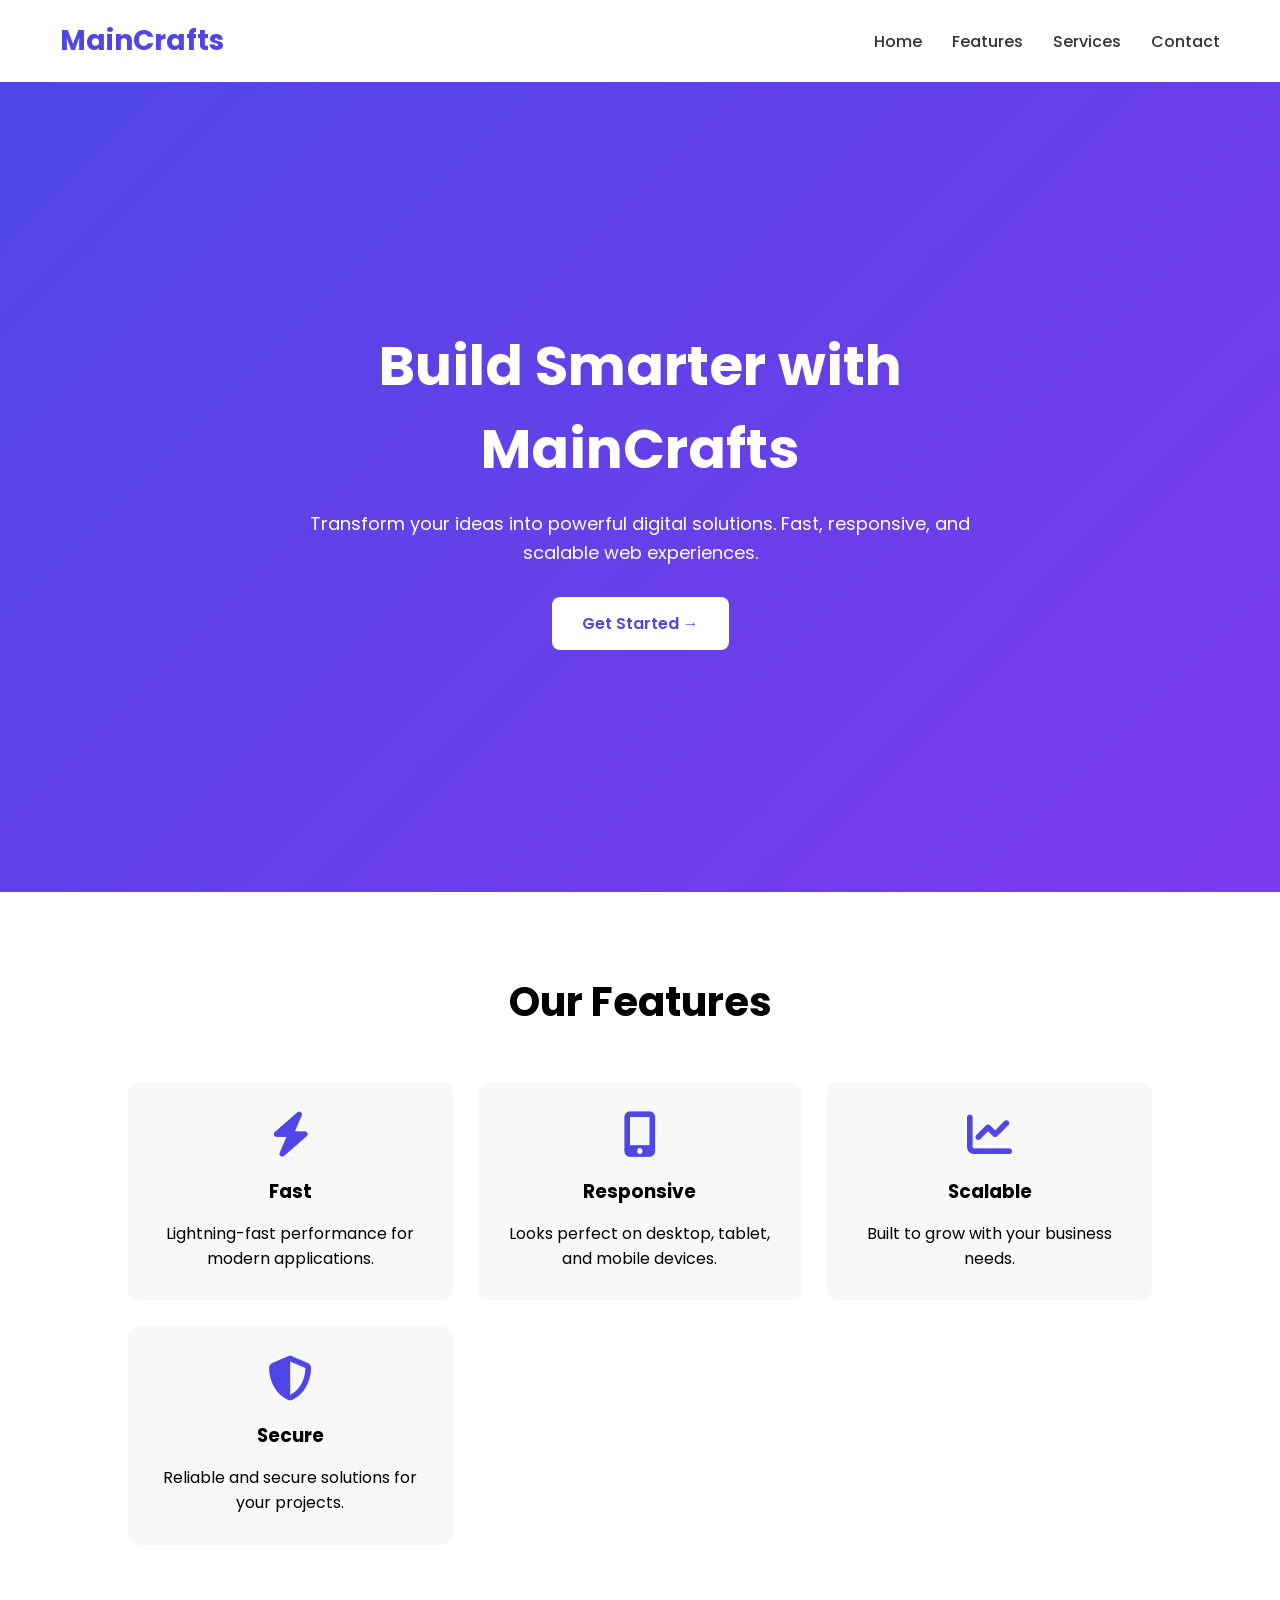
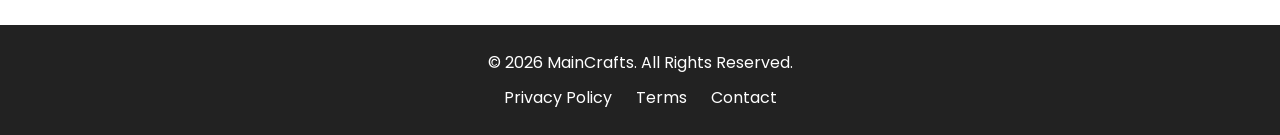
==== index.html @ b4f0627d "Completed MainCrafts Landing Page" ====
<!DOCTYPE html>
<html lang="en">

<head>
    <meta charset="UTF-8">
    <meta name="viewport" content="width=device-width, initial-scale=1.0">
    <title>MainCrafts Landing Page</title>

    <!-- Google Fonts -->
    <link href="https://fonts.googleapis.com/css2?family=Poppins:wght@300;400;600;700&display=swap" rel="stylesheet">

    <!-- Font Awesome -->
    <link rel="stylesheet" href="https://cdnjs.cloudflare.com/ajax/libs/font-awesome/6.5.1/css/all.min.css">

    <!-- CSS File -->
    <link rel="stylesheet" href="style.css">
</head>

<body>

    <!-- Header -->
    <header>
        <nav class="navbar">
            <div class="logo">MainCrafts</div>

            <ul class="nav-links">
                <li><a href="#home">Home</a></li>
                <li><a href="#features">Features</a></li>

                <li class="dropdown">
                    <a href="#">Services</a>

                    <ul class="dropdown-menu">
                        <li><a href="#">Web Development</a></li>
                        <li><a href="#">App Development</a></li>
                        <li><a href="#">UI/UX Design</a></li>
                    </ul>
                </li>

                <li><a href="#contact">Contact</a></li>
            </ul>
        </nav>
    </header>

    <!-- Hero Section -->
    <section id="home" class="hero">
        <div class="hero-content">
            <h1>Build Smarter with MainCrafts</h1>

            <p>
                Transform your ideas into powerful digital solutions.
                Fast, responsive, and scalable web experiences.
            </p>

            <a href="#features" class="btn">Get Started →</a>
        </div>
    </section>

    <!-- Features Section -->
    <section id="features" class="features">
        <h2>Our Features</h2>

        <div class="feature-container">

            <div class="feature-card">
                <i class="fas fa-bolt"></i>
                <h3>Fast</h3>
                <p>Lightning-fast performance for modern applications.</p>
            </div>

            <div class="feature-card">
                <i class="fas fa-mobile-alt"></i>
                <h3>Responsive</h3>
                <p>Looks perfect on desktop, tablet, and mobile devices.</p>
            </div>

            <div class="feature-card">
                <i class="fas fa-chart-line"></i>
                <h3>Scalable</h3>
                <p>Built to grow with your business needs.</p>
            </div>

            <div class="feature-card">
                <i class="fas fa-shield-alt"></i>
                <h3>Secure</h3>
                <p>Reliable and secure solutions for your projects.</p>
            </div>

        </div>
    </section>

    <!-- Footer -->
    <footer id="contact">
        <p>© 2026 MainCrafts. All Rights Reserved.</p>

        <div class="footer-links">
            <a href="#">Privacy Policy</a>
            <a href="#">Terms</a>
            <a href="#">Contact</a>
        </div>
    </footer>

</body>

</html>
---- style.css ----
* {
    margin: 0;
    padding: 0;
    box-sizing: border-box;
    font-family: 'Poppins', sans-serif;
}

body {
    background: #f5f5f5;
}

section {
    scroll-margin-top: 80px;
}

/* Header */

.navbar {
    background: white;
    display: flex;
    justify-content: space-between;
    align-items: center;
    padding: 20px 60px;
    box-shadow: 0 2px 10px rgba(0, 0, 0, 0.1);
}

.logo {
    font-size: 28px;
    font-weight: 700;
    color: #4f46e5;
}

.nav-links {
    list-style: none;
    display: flex;
    gap: 30px;
}

.nav-links li {
    position: relative;
}

.nav-links a {
    text-decoration: none;
    color: #333;
    font-weight: 500;
}

.nav-links a:hover {
    color: #4f46e5;
}

/* Dropdown */

.dropdown {
    position: relative;
}

.dropdown-menu {
    display: none;
    position: absolute;
    top: 100%;
    left: 0;
    background: white;
    min-width: 180px;
    list-style: none;
    box-shadow: 0 5px 15px rgba(0, 0, 0, 0.1);
    border-radius: 8px;
    overflow: hidden;
}

.dropdown-menu li {
    padding: 12px;
}

.dropdown-menu li:hover {
    background: #f5f5f5;
}

.dropdown:hover .dropdown-menu,
.dropdown-menu:hover {
    display: block;
}

/* Hero Section */

.hero {
    height: 90vh;
    background: linear-gradient(135deg, #4f46e5, #7c3aed);
    display: flex;
    justify-content: center;
    align-items: center;
    text-align: center;
    color: white;
    padding: 20px;
}

.hero-content {
    max-width: 700px;
}

.hero h1 {
    font-size: 55px;
    margin-bottom: 20px;
}

.hero p {
    font-size: 18px;
    margin-bottom: 30px;
    line-height: 1.6;
}

.btn {
    display: inline-block;
    background: white;
    color: #4f46e5;
    padding: 14px 30px;
    border-radius: 8px;
    text-decoration: none;
    font-weight: 600;
    transition: 0.3s;
}

.btn:hover {
    transform: translateY(-3px);
    box-shadow: 0 5px 15px rgba(0, 0, 0, 0.2);
}

/* Features Section */

.features {
    padding: 80px 10%;
    text-align: center;
    background: #ffffff;
}

.features h2 {
    font-size: 40px;
    margin-bottom: 50px;
}

.feature-container {
    display: grid;
    grid-template-columns: repeat(auto-fit, minmax(250px, 1fr));
    gap: 25px;
}

.feature-card {
    background: #f8f8f8;
    padding: 30px;
    border-radius: 12px;
    transition: 0.3s;
}

.feature-card:hover {
    transform: translateY(-8px);
}

.feature-card i {
    font-size: 45px;
    color: #4f46e5;
    margin-bottom: 20px;
}

.feature-card h3 {
    margin-bottom: 15px;
}

/* Footer */

footer {
    background: #222;
    color: white;
    text-align: center;
    padding: 25px;
}

.footer-links {
    margin-top: 10px;
}

.footer-links a {
    color: white;
    text-decoration: none;
    margin: 0 10px;
}

.footer-links a:hover {
    color: #7c3aed;
}

@media(max-width:768px) {
    .navbar {
        flex-direction: column;
        gap: 15px;
        padding: 20px;
    }

    .nav-links {
        flex-direction: column;
        align-items: center;
    }

    .hero h1 {
        font-size: 36px;
    }

    .hero p {
        font-size: 16px;
    }

}

html {
    scroll-behavior: smooth;
}
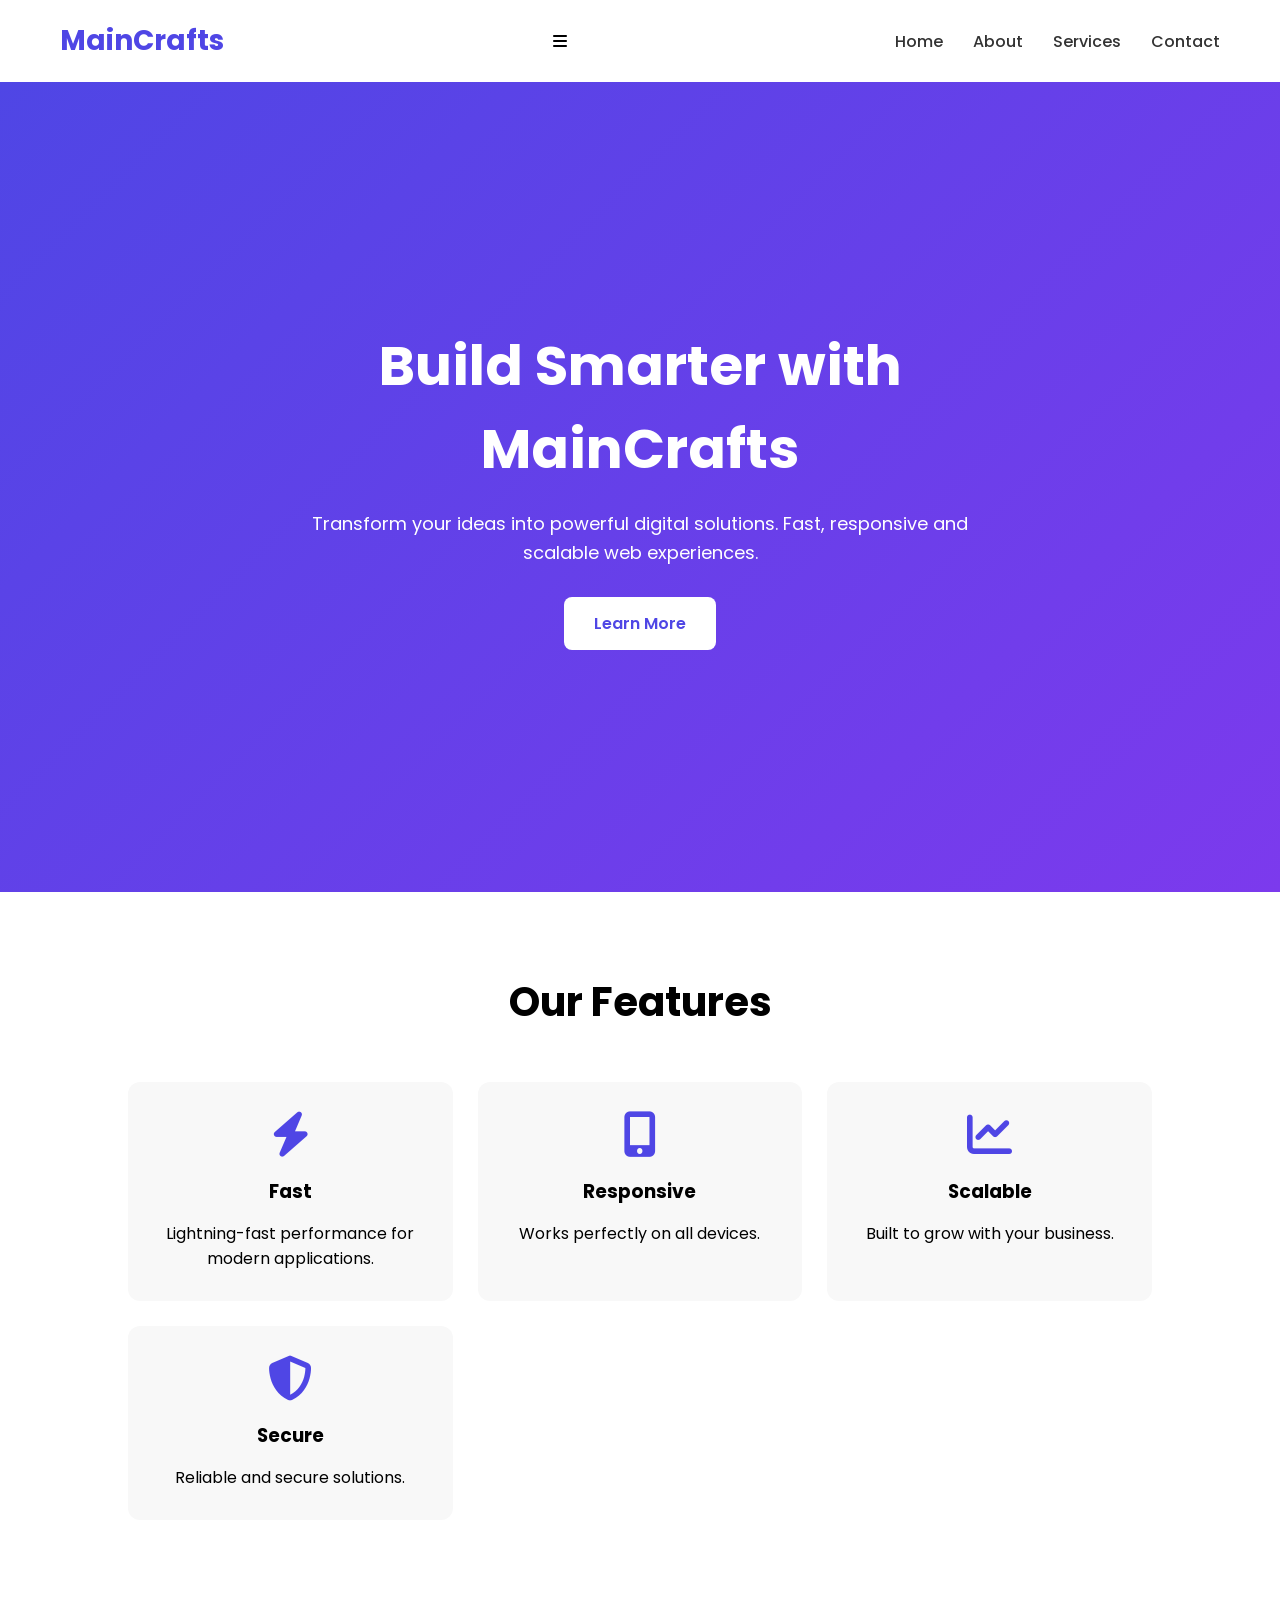
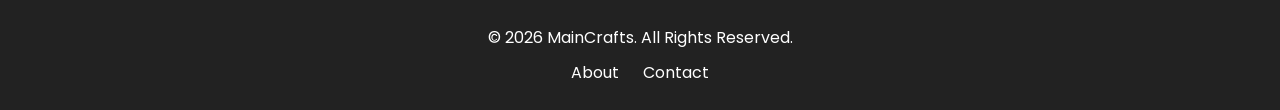
==== commit 19d7d942: "MainCrafts-task2 Updated Successfully" ====
--- a/index.html
+++ b/index.html
@@ -4,28 +4,28 @@
 <head>
     <meta charset="UTF-8">
     <meta name="viewport" content="width=device-width, initial-scale=1.0">
-    <title>MainCrafts Landing Page</title>
+    <title>MainCrafts - Home</title>
 
-    <!-- Google Fonts -->
     <link href="https://fonts.googleapis.com/css2?family=Poppins:wght@300;400;600;700&display=swap" rel="stylesheet">
 
-    <!-- Font Awesome -->
     <link rel="stylesheet" href="https://cdnjs.cloudflare.com/ajax/libs/font-awesome/6.5.1/css/all.min.css">
 
-    <!-- CSS File -->
     <link rel="stylesheet" href="style.css">
 </head>
 
 <body>
 
-    <!-- Header -->
     <header>
         <nav class="navbar">
+
             <div class="logo">MainCrafts</div>
+            <div class="menu-toggle">
+                <i class="fas fa-bars"></i>
+            </div>
+            <ul class="nav-links">
+                <li><a href="index.html" class="active">Home</a></li>
 
-            <ul class="nav-links">
-                <li><a href="#home">Home</a></li>
-                <li><a href="#features">Features</a></li>
+                <li><a href="about.html">About</a></li>
 
                 <li class="dropdown">
                     <a href="#">Services</a>
@@ -34,30 +34,37 @@
                         <li><a href="#">Web Development</a></li>
                         <li><a href="#">App Development</a></li>
                         <li><a href="#">UI/UX Design</a></li>
+                        <li><a href="#">Cloud Services</a></li>
+                        <li><a href="#">Digital Marketing</a></li>
+                        <li><a href="#">AI & ML Solutions</a></li>
                     </ul>
                 </li>
 
-                <li><a href="#contact">Contact</a></li>
+                <li><a href="contact.html">Contact</a></li>
             </ul>
+
         </nav>
     </header>
 
-    <!-- Hero Section -->
-    <section id="home" class="hero">
+    <section class="hero">
+
         <div class="hero-content">
+
             <h1>Build Smarter with MainCrafts</h1>
 
             <p>
                 Transform your ideas into powerful digital solutions.
-                Fast, responsive, and scalable web experiences.
+                Fast, responsive and scalable web experiences.
             </p>
 
-            <a href="#features" class="btn">Get Started →</a>
+            <a href="about.html" class="btn">Learn More</a>
+
         </div>
+
     </section>
 
-    <!-- Features Section -->
-    <section id="features" class="features">
+    <section class="features">
+
         <h2>Our Features</h2>
 
         <div class="feature-container">
@@ -71,35 +78,35 @@
             <div class="feature-card">
                 <i class="fas fa-mobile-alt"></i>
                 <h3>Responsive</h3>
-                <p>Looks perfect on desktop, tablet, and mobile devices.</p>
+                <p>Works perfectly on all devices.</p>
             </div>
 
             <div class="feature-card">
                 <i class="fas fa-chart-line"></i>
                 <h3>Scalable</h3>
-                <p>Built to grow with your business needs.</p>
+                <p>Built to grow with your business.</p>
             </div>
 
             <div class="feature-card">
                 <i class="fas fa-shield-alt"></i>
                 <h3>Secure</h3>
-                <p>Reliable and secure solutions for your projects.</p>
+                <p>Reliable and secure solutions.</p>
             </div>
 
         </div>
+
     </section>
 
-    <!-- Footer -->
-    <footer id="contact">
+    <footer>
+
         <p>© 2026 MainCrafts. All Rights Reserved.</p>
 
         <div class="footer-links">
-            <a href="#">Privacy Policy</a>
-            <a href="#">Terms</a>
-            <a href="#">Contact</a>
+            <a href="about.html">About</a>
+            <a href="contact.html">Contact</a>
         </div>
+
     </footer>
-
-</body>
+<script src="script.js"></script></body>
 
 </html>
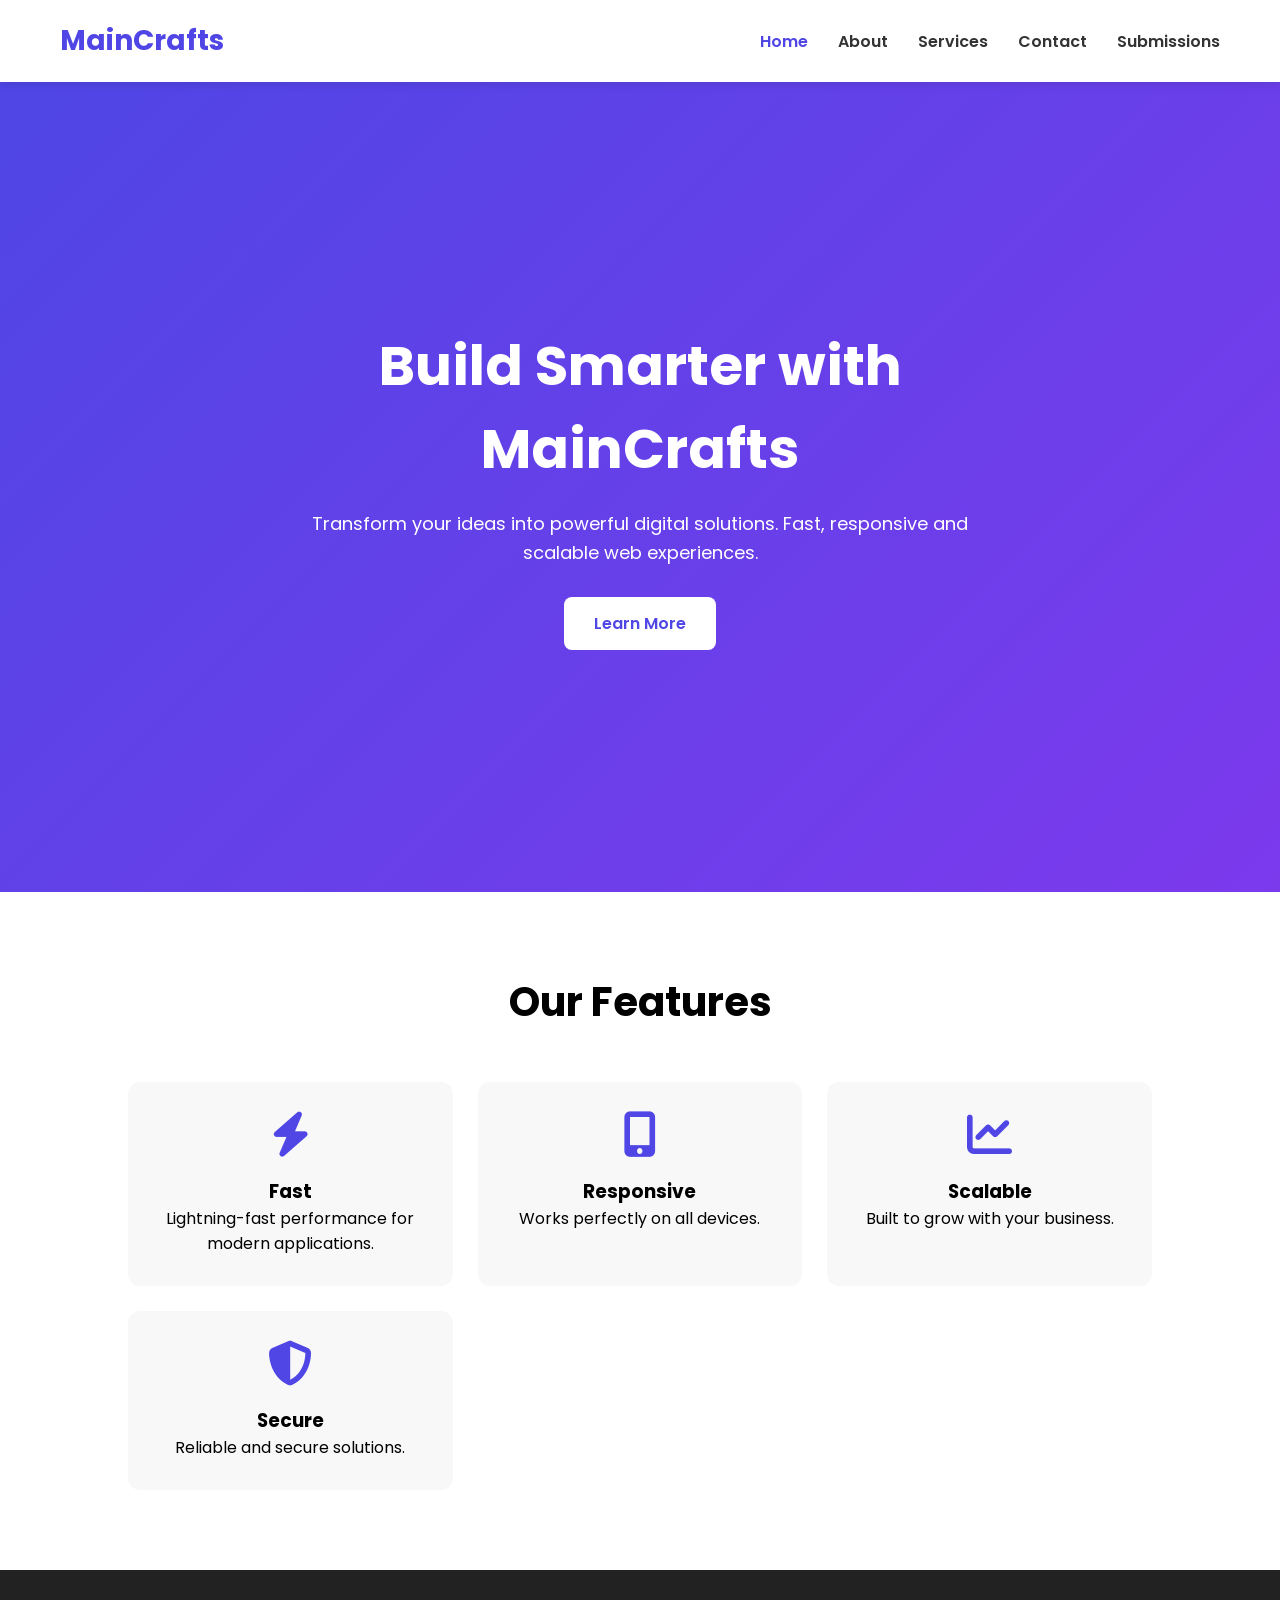
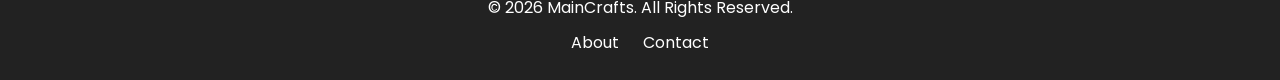
==== commit 77925885: "Completed Task 3 with submissions and LocalStorage" ====
--- a/index.html
+++ b/index.html
@@ -39,8 +39,8 @@
                         <li><a href="#">AI & ML Solutions</a></li>
                     </ul>
                 </li>
-
                 <li><a href="contact.html">Contact</a></li>
+                <li><a href="submissions.html">Submissions</a></li>
             </ul>
 
         </nav>
@@ -107,6 +107,7 @@
         </div>
 
     </footer>
-<script src="script.js"></script></body>
+    <script src="script.js"></script>
+</body>
 
 </html>
--- a/style.css
+++ b/style.css
@@ -1,216 +1,459 @@
 * {
-    margin: 0;
-    padding: 0;
-    box-sizing: border-box;
-    font-family: 'Poppins', sans-serif;
+  margin: 0;
+  padding: 0;
+  box-sizing: border-box;
+  font-family: 'Poppins', sans-serif;
+  }
+
+html {
+scroll-behavior: smooth;
 }
 
 body {
-    background: #f5f5f5;
-}
-
-section {
-    scroll-margin-top: 80px;
-}
-
-/* Header */
+background: #f5f5f5;
+}
+
+/* Navbar */
 
 .navbar {
-    background: white;
-    display: flex;
-    justify-content: space-between;
-    align-items: center;
-    padding: 20px 60px;
-    box-shadow: 0 2px 10px rgba(0, 0, 0, 0.1);
+background: white;
+display: flex;
+justify-content: space-between;
+align-items: center;
+padding: 20px 60px;
+box-shadow: 0 2px 10px rgba(0,0,0,0.1);
+position: sticky;
+top: 0;
+z-index: 1000;
 }
 
 .logo {
-    font-size: 28px;
-    font-weight: 700;
-    color: #4f46e5;
+font-size: 28px;
+font-weight: 700;
+color: #4f46e5;
 }
 
 .nav-links {
-    list-style: none;
-    display: flex;
-    gap: 30px;
+list-style: none;
+display: flex;
+gap: 30px;
 }
 
 .nav-links li {
-    position: relative;
+position: relative;
+}
+
+.nav-links a {
+text-decoration: none;
+color: #333;
+font-weight: 500;
+transition: 0.3s;
 }
 
 .nav-links a {
     text-decoration: none;
     color: #333;
-    font-weight: 500;
-}
-
-.nav-links a:hover {
+    font-weight: 600;
+    transition: color 0.3s ease;
+}
+
+.nav-links a:hover,
+.nav-links a.active {
     color: #4f46e5;
 }
 
+/* Hamburger */
+
+.menu-toggle {
+display: none;
+font-size: 28px;
+cursor: pointer;
+color: #4f46e5;
+}
+
 /* Dropdown */
 
-.dropdown {
-    position: relative;
-}
-
 .dropdown-menu {
+display: none;
+position: absolute;
+top: 100%;
+left: 0;
+background: white;
+min-width: 220px;
+list-style: none;
+box-shadow: 0 5px 15px rgba(0,0,0,0.1);
+border-radius: 8px;
+overflow: hidden;
+}
+
+.dropdown-menu li {
+padding: 12px;
+}
+
+.dropdown-menu li:hover {
+background: #f5f5f5;
+}
+
+.dropdown:hover .dropdown-menu {
+display: block;
+}
+
+/* Hero */
+
+.hero {
+height: 90vh;
+background: linear-gradient(135deg, #4f46e5, #7c3aed);
+display: flex;
+justify-content: center;
+align-items: center;
+text-align: center;
+color: white;
+padding: 20px;
+}
+
+.hero-content {
+max-width: 700px;
+}
+
+.hero h1 {
+font-size: 55px;
+margin-bottom: 20px;
+}
+
+.hero p {
+font-size: 18px;
+margin-bottom: 30px;
+line-height: 1.6;
+}
+
+.btn {
+display: inline-block;
+background: white;
+color: #4f46e5;
+padding: 14px 30px;
+border-radius: 8px;
+text-decoration: none;
+font-weight: 600;
+transition: 0.3s;
+}
+
+.btn:hover {
+transform: translateY(-3px);
+}
+
+/* Features */
+
+.features {
+padding: 80px 10%;
+text-align: center;
+background: white;
+}
+
+.features h2 {
+font-size: 40px;
+margin-bottom: 50px;
+}
+
+.feature-container {
+display: grid;
+grid-template-columns: repeat(auto-fit,minmax(250px,1fr));
+gap: 25px;
+}
+
+.feature-card {
+background: #f8f8f8;
+padding: 30px;
+border-radius: 12px;
+transition: 0.3s;
+}
+
+.feature-card:hover {
+transform: translateY(-8px);
+box-shadow: 0 10px 20px rgba(0,0,0,0.1);
+}
+
+.feature-card i {
+font-size: 45px;
+color: #4f46e5;
+margin-bottom: 20px;
+}
+
+/* About */
+
+.about-page {
+min-height: 100vh;
+background: linear-gradient(135deg, #4f46e5, #7c3aed);
+color: white;
+padding: 100px 10%;
+}
+
+.about-container {
+max-width: 1000px;
+margin: auto;
+text-align: center;
+}
+
+.about-container h1 {
+font-size: 50px;
+margin-bottom: 20px;
+}
+
+.about-container p {
+font-size: 18px;
+line-height: 1.8;
+}
+
+.about-cards {
+margin-top: 50px;
+display: grid;
+grid-template-columns: repeat(auto-fit,minmax(250px,1fr));
+gap: 25px;
+}
+
+.about-card {
+background: rgba(255,255,255,0.1);
+backdrop-filter: blur(10px);
+padding: 30px;
+border-radius: 15px;
+transition: 0.3s;
+}
+
+.about-card:hover {
+transform: translateY(-8px);
+background: rgba(255,255,255,0.2);
+}
+
+.about-card i {
+font-size: 40px;
+margin-bottom: 15px;
+}
+
+/* Contact */
+
+.contact-page {
+min-height: 100vh;
+background: linear-gradient(135deg, #4f46e5, #7c3aed);
+display: flex;
+justify-content: center;
+align-items: center;
+padding: 40px;
+}
+
+.contact-box {
+background: white;
+width: 100%;
+max-width: 700px;
+padding: 40px;
+border-radius: 20px;
+box-shadow: 0 10px 30px rgba(0,0,0,0.2);
+}
+
+.contact-box h1 {
+text-align: center;
+color: #4f46e5;
+margin-bottom: 25px;
+}
+
+.contact-box input,
+.contact-box textarea {
+width: 100%;
+padding: 15px;
+margin-bottom: 15px;
+border: 1px solid #ddd;
+border-radius: 10px;
+}
+
+.contact-box button {
+width: 100%;
+background: #4f46e5;
+color: white;
+border: none;
+padding: 15px;
+border-radius: 10px;
+cursor: pointer;
+}
+
+.contact-box button:hover {
+background: #4338ca;
+}
+
+/* Footer */
+
+footer {
+background: #222;
+color: white;
+text-align: center;
+padding: 25px;
+}
+
+.footer-links {
+margin-top: 10px;
+}
+
+.footer-links a {
+color: white;
+text-decoration: none;
+margin: 0 10px;
+}
+
+/* Mobile */
+
+@media (max-width: 768px) {
+
+
+.navbar {
+    padding: 20px;
+}
+
+.menu-toggle {
+    display: block;
+}
+
+.nav-links {
     display: none;
+    flex-direction: column;
     position: absolute;
-    top: 100%;
+    top: 80px;
     left: 0;
+    width: 100%;
     background: white;
-    min-width: 180px;
-    list-style: none;
-    box-shadow: 0 5px 15px rgba(0, 0, 0, 0.1);
-    border-radius: 8px;
-    overflow: hidden;
-}
-
-.dropdown-menu li {
+    padding: 20px;
+    gap: 15px;
+}
+
+.nav-links.active {
+    display: flex;
+}
+
+.hero h1 {
+    font-size: 36px;
+}
+
+.hero p {
+    font-size: 16px;
+}
+
+.about-container h1 {
+    font-size: 36px;
+}
+}
+/* Submission Cards */
+
+#submissionList {
+    margin-top: 40px;
+}
+
+/* ===== Submission theme fix only ===== */
+
+#submissionList .about-card {
+    background: rgba(255, 255, 255, 0.12);
+    backdrop-filter: blur(12px);
+    border: 1px solid rgba(255, 255, 255, 0.18);
+    color: #fff;
+    transition: 0.3s ease;
+}
+
+#submissionList .about-card:hover {
+    transform: translateY(-6px);
+    background: rgba(255, 255, 255, 0.18);
+}
+
+/* Text styling consistency */
+#submissionList .about-card h3 {
+    color: #ffffff;
+    margin-bottom: 12px;
+}
+
+#submissionList .about-card p {
+    color: #f1f1f1;
+    line-height: 1.7;
+}
+
+/* Message box styling */
+.message-box {
+    background: rgba(255, 255, 255, 0.10);
+    border: 1px solid rgba(255, 255, 255, 0.15);
     padding: 12px;
-}
-
-.dropdown-menu li:hover {
-    background: #f5f5f5;
-}
-
-.dropdown:hover .dropdown-menu,
-.dropdown-menu:hover {
+    border-radius: 10px;
+    margin-top: 8px;
+    color: #fff;
+    line-height: 1.6;
+}
+
+/* improve spacing only */
+#submissionList .about-card {
+    padding: 25px;
+    margin-bottom: 20px;
+}
+#submissionList .about-card p:last-child {
+    color: #d1d1d1;
+    font-size: 13px;
+}
+/* ===== Clear Button ===== */
+
+.clear-btn {
+    background: #ef4444;
+    color: white;
+    border: none;
+    padding: 14px 24px;
+    border-radius: 10px;
+    font-size: 16px;
+    font-weight: 600;
+    cursor: pointer;
+    margin: 20px auto 35px;
     display: block;
-}
-
-/* Hero Section */
-
-.hero {
-    height: 90vh;
-    background: linear-gradient(135deg, #4f46e5, #7c3aed);
+    transition: 0.3s;
+}
+
+.clear-btn:hover {
+    background: #dc2626;
+    transform: translateY(-2px);
+}
+
+/* ===== Submission Cards ===== */
+
+#submissionList {
+    margin-top: 30px;
     display: flex;
-    justify-content: center;
-    align-items: center;
-    text-align: center;
-    color: white;
-    padding: 20px;
-}
-
-.hero-content {
-    max-width: 700px;
-}
-
-.hero h1 {
-    font-size: 55px;
-    margin-bottom: 20px;
-}
-
-.hero p {
-    font-size: 18px;
-    margin-bottom: 30px;
-    line-height: 1.6;
-}
-
-.btn {
-    display: inline-block;
-    background: white;
-    color: #4f46e5;
-    padding: 14px 30px;
-    border-radius: 8px;
-    text-decoration: none;
-    font-weight: 600;
-    transition: 0.3s;
-}
-
-.btn:hover {
-    transform: translateY(-3px);
-    box-shadow: 0 5px 15px rgba(0, 0, 0, 0.2);
-}
-
-/* Features Section */
-
-.features {
-    padding: 80px 10%;
-    text-align: center;
-    background: #ffffff;
-}
-
-.features h2 {
-    font-size: 40px;
-    margin-bottom: 50px;
-}
-
-.feature-container {
-    display: grid;
-    grid-template-columns: repeat(auto-fit, minmax(250px, 1fr));
-    gap: 25px;
-}
-
-.feature-card {
-    background: #f8f8f8;
-    padding: 30px;
-    border-radius: 12px;
-    transition: 0.3s;
-}
-
-.feature-card:hover {
-    transform: translateY(-8px);
-}
-
-.feature-card i {
-    font-size: 45px;
-    color: #4f46e5;
-    margin-bottom: 20px;
-}
-
-.feature-card h3 {
+    flex-direction: column;
+    gap: 20px;
+}
+
+#submissionList .about-card {
+    width: 100%;
+    text-align: left;
+    padding: 25px;
+    background: rgba(255,255,255,0.12);
+    backdrop-filter: blur(12px);
+    border: 1px solid rgba(255,255,255,0.2);
+    border-radius: 15px;
+}
+
+#submissionList .about-card h3 {
     margin-bottom: 15px;
-}
-
-/* Footer */
-
-footer {
-    background: #222;
-    color: white;
-    text-align: center;
-    padding: 25px;
-}
-
-.footer-links {
-    margin-top: 10px;
-}
-
-.footer-links a {
-    color: white;
-    text-decoration: none;
-    margin: 0 10px;
-}
-
-.footer-links a:hover {
-    color: #7c3aed;
-}
-
-@media(max-width:768px) {
-    .navbar {
-        flex-direction: column;
-        gap: 15px;
-        padding: 20px;
-    }
-
-    .nav-links {
-        flex-direction: column;
-        align-items: center;
-    }
-
-    .hero h1 {
-        font-size: 36px;
-    }
-
-    .hero p {
-        font-size: 16px;
-    }
-
-}
-
-html {
-    scroll-behavior: smooth;
+    color: #fff;
+}
+
+#submissionList .about-card p {
+    margin: 10px 0;
+    line-height: 1.7;
+}
+
+#submissionList strong {
+    color: #FFD54F;
+}
+
+.message-box {
+    background: rgba(255,255,255,0.15);
+    border: 1px solid rgba(255,255,255,0.2);
+    padding: 12px;
+    border-radius: 10px;
+    margin-top: 8px;
+    color: #fff;
+}
+
+.timestamp {
+    margin-top: 12px;
+    font-size: 13px;
+    color: rgba(255,255,255,0.8);
 }
